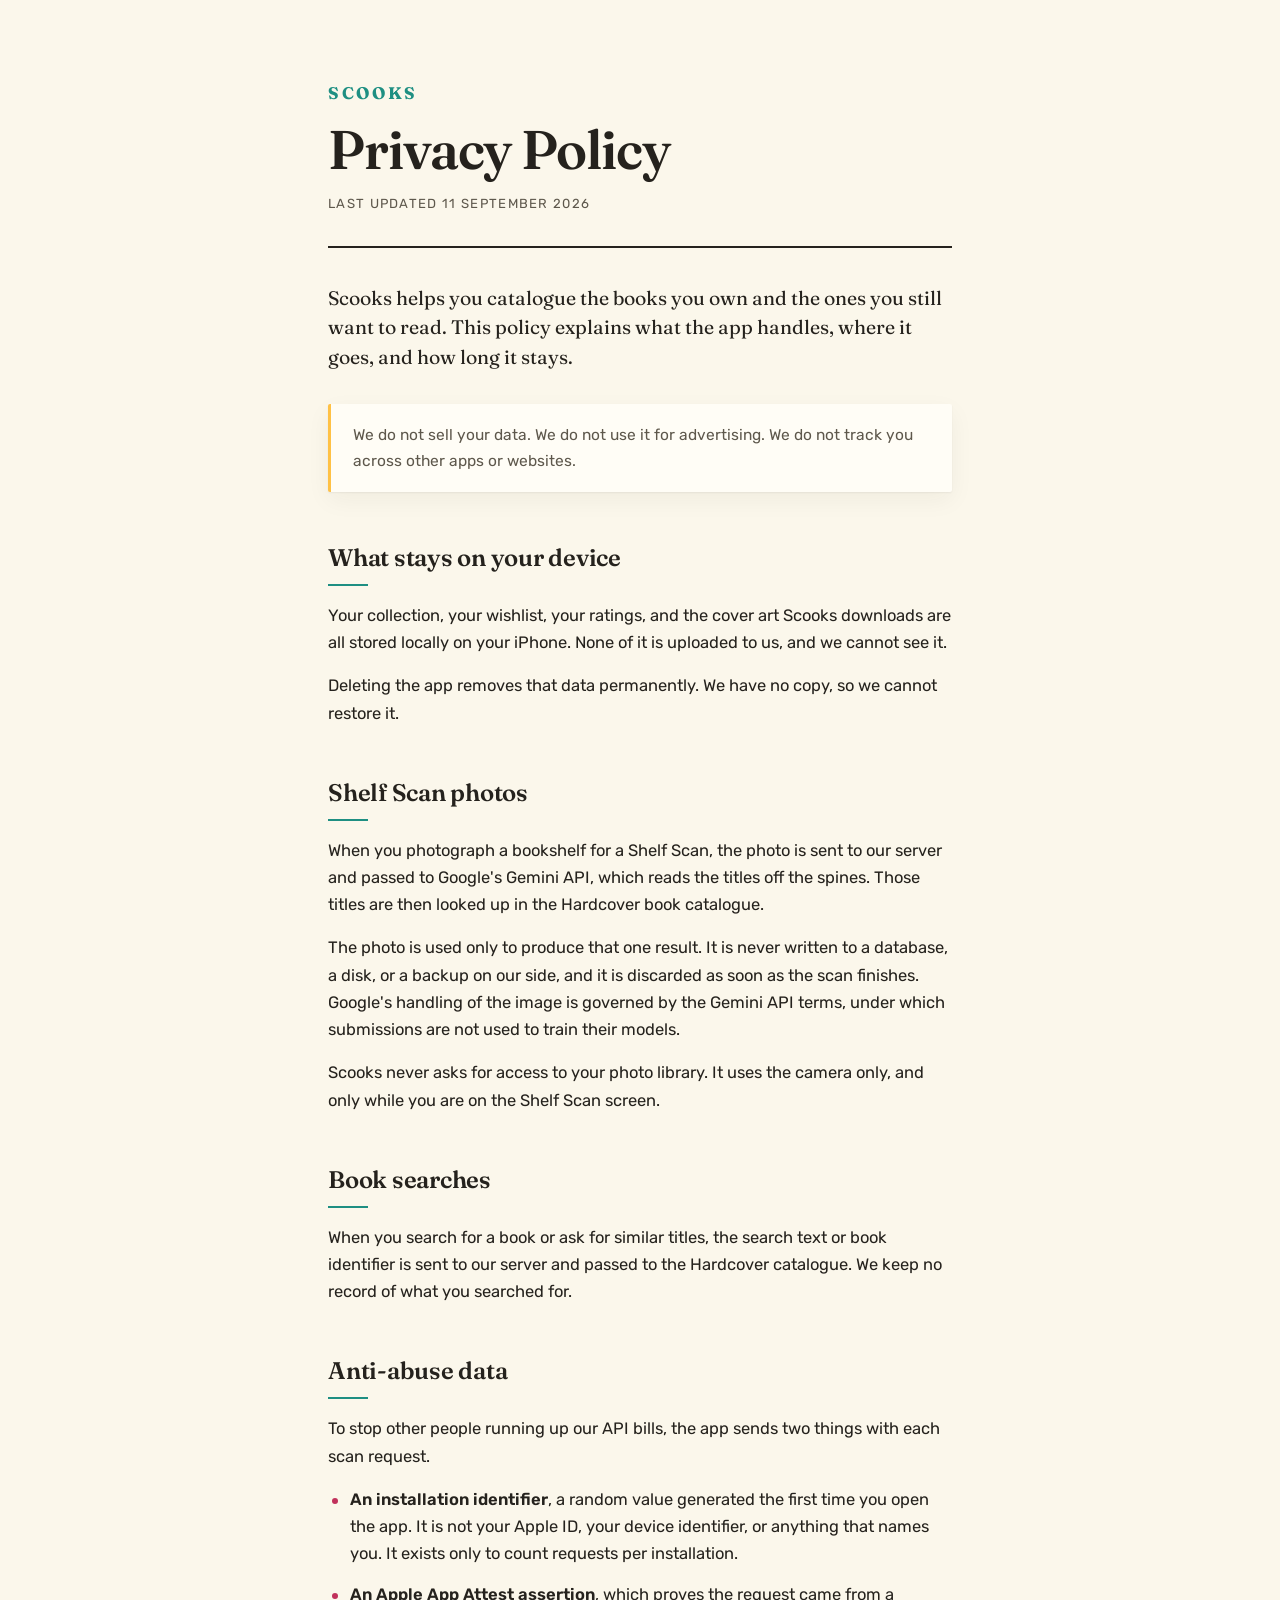
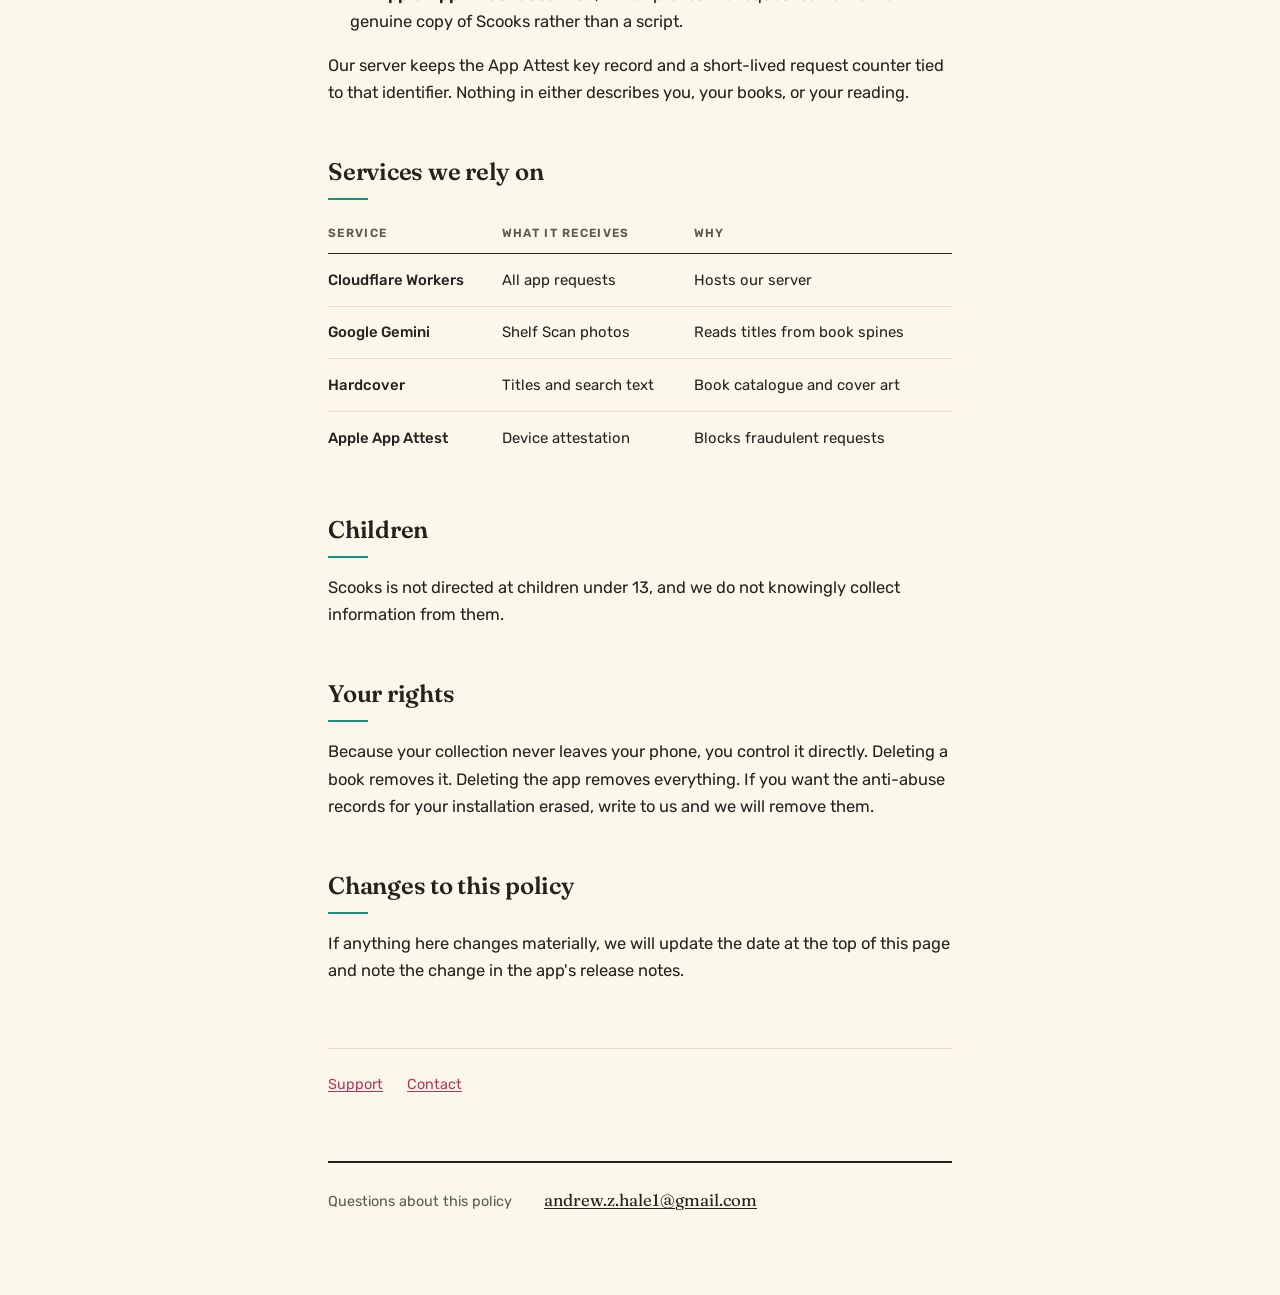
==== privacy.html @ c7a0fb9a "Add Scooks support and privacy policy pages Co-Authored-By: Claude Opus 5 <noreply@anthropic.com>" ====
<!DOCTYPE html>
<html lang="en">
<head>
<meta charset="utf-8">
<meta name="viewport" content="width=device-width, initial-scale=1">
<title>Scooks Privacy Policy</title>
<meta name="description" content="How the Scooks iPhone app handles your book collection, Shelf Scan photos, and anti-abuse data.">
<link rel="preconnect" href="https://fonts.gstatic.com" crossorigin>
<link rel="stylesheet" href="https://fonts.googleapis.com/css2?family=Fraunces:opsz,wght@9..144,400;9..144,600;9..144,700&family=Rubik:wght@400;500;600&display=swap">
<link rel="stylesheet" href="style.css">
</head>
<body>
<div class="page">
  <header class="masthead">
    <div class="wordmark"><a href="./">Scooks</a></div>
    <h1>Privacy Policy</h1>
    <div class="dateline">Last updated 11 September 2026</div>
  </header>

  <p class="standfirst">Scooks helps you catalogue the books you own and the ones you still want to read. This policy explains what the app handles, where it goes, and how long it stays.</p>

  <p class="pledge">We do not sell your data. We do not use it for advertising. We do not track you across other apps or websites.</p>

  <section>
    <h2>What stays on your device</h2>
    <p>Your collection, your wishlist, your ratings, and the cover art Scooks downloads are all stored locally on your iPhone. None of it is uploaded to us, and we cannot see it.</p>
    <p>Deleting the app removes that data permanently. We have no copy, so we cannot restore it.</p>
  </section>

  <section>
    <h2>Shelf Scan photos</h2>
    <p>When you photograph a bookshelf for a Shelf Scan, the photo is sent to our server and passed to Google's Gemini API, which reads the titles off the spines. Those titles are then looked up in the Hardcover book catalogue.</p>
    <p>The photo is used only to produce that one result. It is never written to a database, a disk, or a backup on our side, and it is discarded as soon as the scan finishes. Google's handling of the image is governed by the Gemini API terms, under which submissions are not used to train their models.</p>
    <p>Scooks never asks for access to your photo library. It uses the camera only, and only while you are on the Shelf Scan screen.</p>
  </section>

  <section>
    <h2>Book searches</h2>
    <p>When you search for a book or ask for similar titles, the search text or book identifier is sent to our server and passed to the Hardcover catalogue. We keep no record of what you searched for.</p>
  </section>

  <section>
    <h2>Anti-abuse data</h2>
    <p>To stop other people running up our API bills, the app sends two things with each scan request.</p>
    <ul>
      <li><strong>An installation identifier</strong>, a random value generated the first time you open the app. It is not your Apple ID, your device identifier, or anything that names you. It exists only to count requests per installation.</li>
      <li><strong>An Apple App Attest assertion</strong>, which proves the request came from a genuine copy of Scooks rather than a script.</li>
    </ul>
    <p>Our server keeps the App Attest key record and a short-lived request counter tied to that identifier. Nothing in either describes you, your books, or your reading.</p>
  </section>

  <section>
    <h2>Services we rely on</h2>
    <div class="table-wrap">
      <table>
        <thead>
          <tr><th scope="col">Service</th><th scope="col">What it receives</th><th scope="col">Why</th></tr>
        </thead>
        <tbody>
          <tr><td>Cloudflare Workers</td><td>All app requests</td><td>Hosts our server</td></tr>
          <tr><td>Google Gemini</td><td>Shelf Scan photos</td><td>Reads titles from book spines</td></tr>
          <tr><td>Hardcover</td><td>Titles and search text</td><td>Book catalogue and cover art</td></tr>
          <tr><td>Apple App Attest</td><td>Device attestation</td><td>Blocks fraudulent requests</td></tr>
        </tbody>
      </table>
    </div>
  </section>

  <section>
    <h2>Children</h2>
    <p>Scooks is not directed at children under 13, and we do not knowingly collect information from them.</p>
  </section>

  <section>
    <h2>Your rights</h2>
    <p>Because your collection never leaves your phone, you control it directly. Deleting a book removes it. Deleting the app removes everything. If you want the anti-abuse records for your installation erased, write to us and we will remove them.</p>
  </section>

  <section>
    <h2>Changes to this policy</h2>
    <p>If anything here changes materially, we will update the date at the top of this page and note the change in the app's release notes.</p>
  </section>

  <nav class="sitenav">
    <a href="./">Support</a>
    <a href="mailto:andrew.z.hale1@gmail.com">Contact</a>
  </nav>

  <footer>
    <span>Questions about this policy</span>
    <a class="contact" href="mailto:andrew.z.hale1@gmail.com">andrew.z.hale1@gmail.com</a>
  </footer>
</div>
</body>
</html>
---- style.css ----
/* Scooks site — shared styles */
  *, *::before, *::after { box-sizing: border-box; }
  html { color-scheme: light dark; }
  body { margin: 0; }
  img { max-width: 100%; }

  :root {
    --paper: #FBF7EB;
    --surface: #FFFDF6;
    --ink: #25221D;
    --ink-soft: #5E584C;
    --rule: #E2DCC8;
    --teal: #1E8F82;
    --berry: #C1315B;
    --gold: #FFC145;
    --shadow: 0 1px 2px rgba(37, 34, 29, .06), 0 8px 24px rgba(37, 34, 29, .05);
  }
  @media (prefers-color-scheme: dark) {
    :root:not([data-theme="light"]) {
      --paper: #1B1917;
      --surface: #242120;
      --ink: #F2EDE0;
      --ink-soft: #A8A093;
      --rule: #38332E;
      --teal: #57C4B4;
      --berry: #F0819F;
      --gold: #FFD27A;
      --shadow: 0 1px 2px rgba(0, 0, 0, .4), 0 8px 24px rgba(0, 0, 0, .3);
    }
  }
  :root[data-theme="dark"] {
    --paper: #1B1917;
    --surface: #242120;
    --ink: #F2EDE0;
    --ink-soft: #A8A093;
    --rule: #38332E;
    --teal: #57C4B4;
    --berry: #F0819F;
    --gold: #FFD27A;
    --shadow: 0 1px 2px rgba(0, 0, 0, .4), 0 8px 24px rgba(0, 0, 0, .3);
  }

  body {
    background: var(--paper);
    color: var(--ink);
    font-family: Rubik, "Helvetica Neue", Arial, sans-serif;
    font-size: 16.5px;
    line-height: 1.65;
    -webkit-font-smoothing: antialiased;
  }
  .page {
    max-width: 43rem;
    margin: 0 auto;
    padding: clamp(2.5rem, 7vw, 5rem) clamp(1.25rem, 5vw, 2rem) 5rem;
  }

  header.masthead {
    display: flex;
    flex-direction: column;
    gap: .9rem;
    padding-bottom: 2rem;
    border-bottom: 2px solid var(--ink);
  }
  .wordmark {
    font-family: Fraunces, Georgia, serif;
    font-weight: 700;
    font-size: 1.05rem;
    letter-spacing: .16em;
    text-transform: uppercase;
    color: var(--teal);
  }
  h1 {
    font-family: Fraunces, Georgia, serif;
    font-weight: 600;
    font-size: clamp(2.3rem, 7vw, 3.4rem);
    line-height: 1.03;
    letter-spacing: -.02em;
    text-wrap: balance;
    margin: 0;
  }
  .dateline {
    font-size: .82rem;
    letter-spacing: .1em;
    text-transform: uppercase;
    color: var(--ink-soft);
  }

  .standfirst {
    font-family: Fraunces, Georgia, serif;
    font-size: 1.22rem;
    line-height: 1.5;
    color: var(--ink);
    margin: 2.25rem 0 0;
  }

  .pledge {
    margin: 2rem 0 0;
    padding: 1.15rem 1.35rem;
    background: var(--surface);
    border-left: 3px solid var(--gold);
    border-radius: 2px;
    box-shadow: var(--shadow);
    font-size: .97rem;
    color: var(--ink-soft);
  }

  section {
    margin-top: 3.25rem;
  }
  h2 {
    font-family: Fraunces, Georgia, serif;
    font-weight: 600;
    font-size: 1.5rem;
    line-height: 1.2;
    letter-spacing: -.01em;
    text-wrap: balance;
    margin: 0 0 .35rem;
  }
  h2::after {
    content: "";
    display: block;
    width: 2.5rem;
    height: 2px;
    background: var(--teal);
    margin-top: .7rem;
  }
  p { margin: 1rem 0 0; }
  strong { font-weight: 600; }

  ul {
    margin: 1rem 0 0;
    padding: 0;
    list-style: none;
    display: flex;
    flex-direction: column;
    gap: .85rem;
  }
  ul li {
    position: relative;
    padding-left: 1.4rem;
  }
  ul li::before {
    content: "";
    position: absolute;
    left: .25rem;
    top: .72em;
    width: .4rem;
    height: .4rem;
    background: var(--berry);
    border-radius: 50%;
  }

  .table-wrap {
    overflow-x: auto;
    margin-top: 1.5rem;
  }
  table {
    width: 100%;
    border-collapse: collapse;
    font-size: .93rem;
    min-width: 32rem;
  }
  th {
    text-align: left;
    font-weight: 600;
    font-size: .74rem;
    letter-spacing: .11em;
    text-transform: uppercase;
    color: var(--ink-soft);
    padding: 0 1rem .6rem 0;
    border-bottom: 1px solid var(--ink);
  }
  td {
    padding: .85rem 1rem .85rem 0;
    border-bottom: 1px solid var(--rule);
    vertical-align: top;
  }
  td:first-child { font-weight: 500; white-space: nowrap; }
  tr:last-child td { border-bottom: none; }

  footer {
    margin-top: 4rem;
    padding-top: 1.5rem;
    border-top: 2px solid var(--ink);
    display: flex;
    flex-wrap: wrap;
    gap: .5rem 2rem;
    align-items: baseline;
    font-size: .9rem;
    color: var(--ink-soft);
  }
  footer .contact {
    font-family: Fraunces, Georgia, serif;
    font-size: 1.05rem;
    color: var(--ink);
  }
  a { color: var(--berry); text-decoration-thickness: 1px; text-underline-offset: 2px; }
  a:focus-visible {
    outline: 2px solid var(--teal);
    outline-offset: 3px;
    border-radius: 2px;
  }

  /* --- site navigation --- */
  .masthead .wordmark a {
    color: inherit;
    text-decoration: none;
  }
  .masthead .wordmark a:hover { text-decoration: underline; }

  .sitenav {
    margin-top: 4rem;
    padding-top: 1.5rem;
    border-top: 1px solid var(--rule);
    display: flex;
    flex-wrap: wrap;
    gap: 1.5rem;
    font-size: .9rem;
  }

  /* --- support page --- */
  .contact-card {
    margin: 2.25rem 0 0;
    padding: 1.6rem 1.7rem;
    background: var(--surface);
    border: 1px solid var(--rule);
    border-radius: 3px;
    box-shadow: var(--shadow);
    display: flex;
    flex-direction: column;
    gap: .45rem;
  }
  .contact-card .label {
    font-size: .74rem;
    letter-spacing: .11em;
    text-transform: uppercase;
    color: var(--ink-soft);
  }
  .contact-card .address {
    font-family: Fraunces, Georgia, serif;
    font-size: clamp(1.2rem, 4.5vw, 1.6rem);
    word-break: break-word;
  }
  .contact-card .note {
    font-size: .9rem;
    color: var(--ink-soft);
  }

  .faq {
    margin-top: 1.5rem;
    display: flex;
    flex-direction: column;
    gap: 1.6rem;
  }
  .faq h3 {
    font-family: Fraunces, Georgia, serif;
    font-weight: 600;
    font-size: 1.08rem;
    line-height: 1.3;
    margin: 0 0 .3rem;
  }
  .faq p { margin: 0; font-size: .97rem; color: var(--ink-soft); }
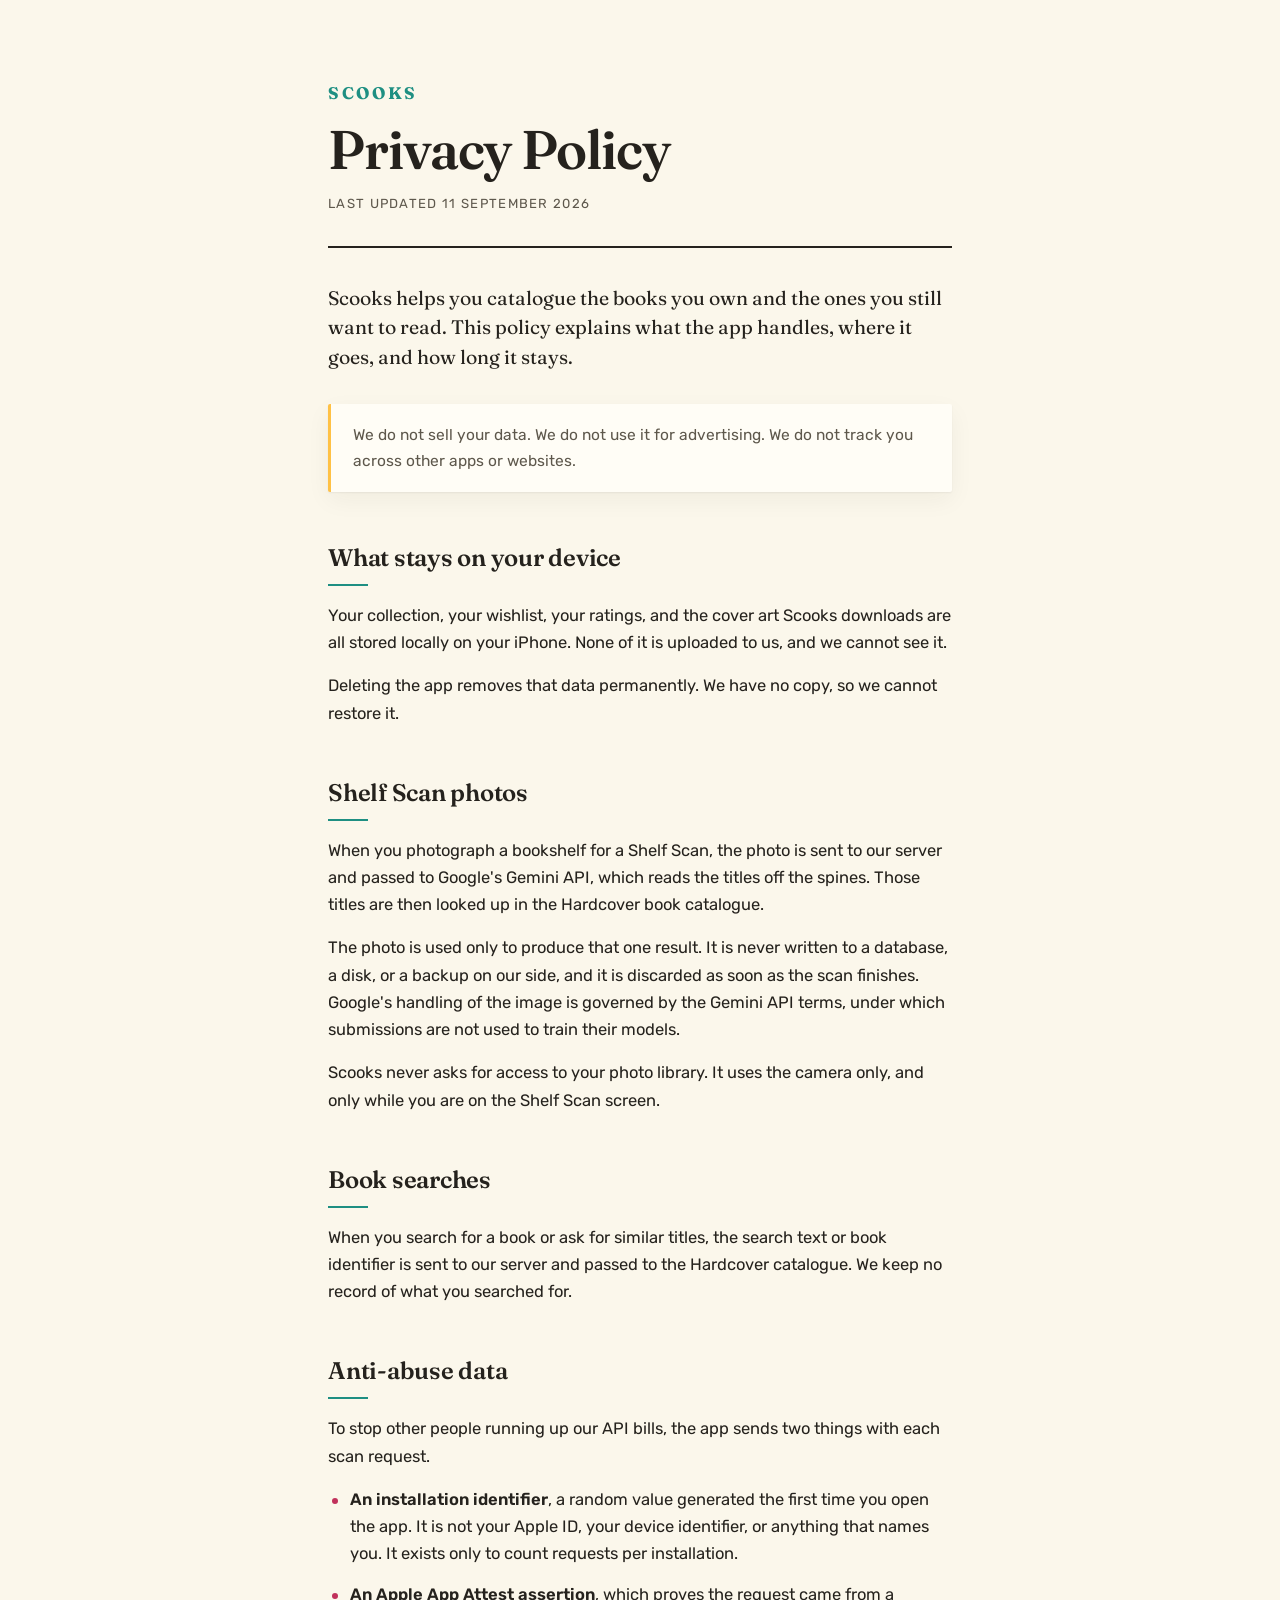
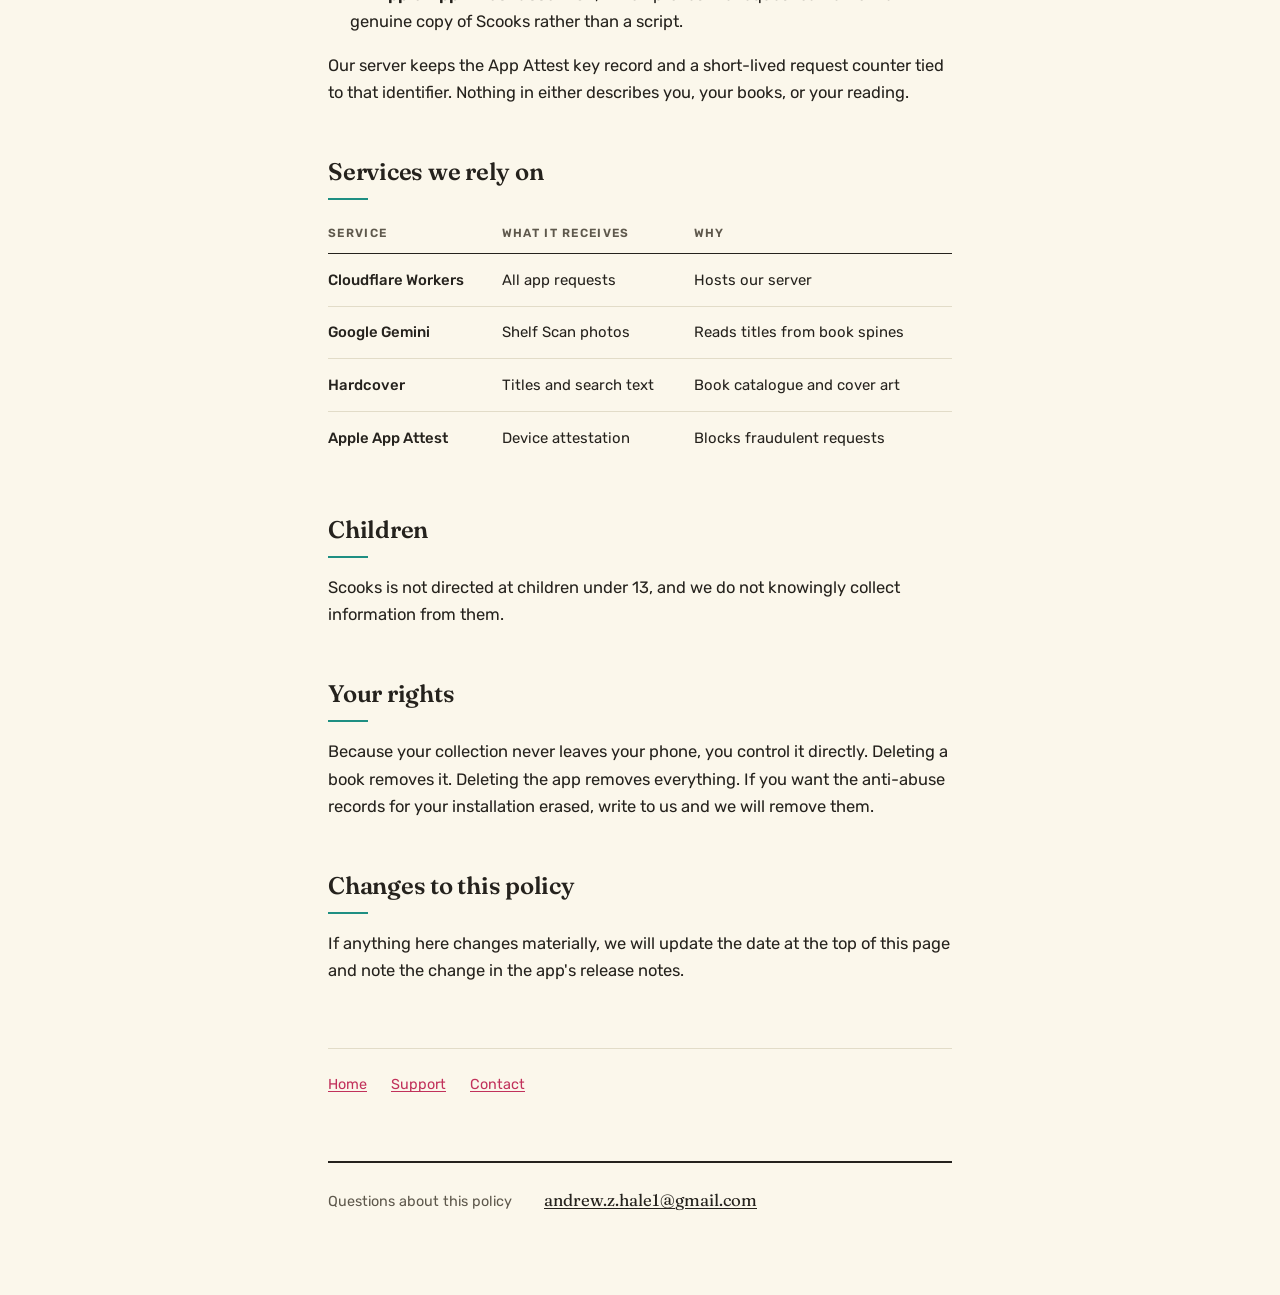
==== commit 52ca5269: "Add marketing landing page, move support to support.html Co-Authored-By: Claude Opus 5 <noreply@anth" ====
--- a/privacy.html
+++ b/privacy.html
@@ -82,7 +82,8 @@
   </section>
 
   <nav class="sitenav">
-    <a href="./">Support</a>
+    <a href="./">Home</a>
+    <a href="support.html">Support</a>
     <a href="mailto:andrew.z.hale1@gmail.com">Contact</a>
   </nav>
 
--- a/style.css
+++ b/style.css
@@ -260,3 +260,106 @@
     margin: 0 0 .3rem;
   }
   .faq p { margin: 0; font-size: .97rem; color: var(--ink-soft); }
+
+  /* --- landing page --- */
+  .page.landing { max-width: 52rem; }
+
+  .hero {
+    display: flex;
+    flex-direction: column;
+    gap: 1.1rem;
+    padding-bottom: 2.5rem;
+  }
+  .hero .wordmark {
+    font-family: Fraunces, Georgia, serif;
+    font-weight: 700;
+    font-size: 1.05rem;
+    letter-spacing: .16em;
+    text-transform: uppercase;
+    color: var(--teal);
+  }
+  .hero h1 {
+    font-family: Fraunces, Georgia, serif;
+    font-weight: 600;
+    font-size: clamp(2.6rem, 8vw, 4.1rem);
+    line-height: .98;
+    letter-spacing: -.025em;
+    text-wrap: balance;
+    margin: 0;
+  }
+  .hero .pronounce {
+    font-family: Fraunces, Georgia, serif;
+    font-size: 1rem;
+    color: var(--ink-soft);
+    letter-spacing: .04em;
+  }
+  .hero .lede {
+    font-size: 1.15rem;
+    line-height: 1.55;
+    max-width: 34rem;
+    margin: 0;
+  }
+
+  .shelf {
+    display: flex;
+    align-items: flex-end;
+    gap: .32rem;
+    height: 8.5rem;
+    margin: .5rem 0 0;
+    padding: 0 .6rem .55rem;
+    border-bottom: 4px solid var(--ink);
+    overflow: hidden;
+  }
+  .shelf .spine {
+    flex: 0 0 auto;
+    border-radius: 2px 2px 0 0;
+    box-shadow: inset -3px 0 0 rgba(0, 0, 0, .14), inset 3px 0 0 rgba(255, 255, 255, .16);
+  }
+  .shelf .spine.tilt {
+    transform: rotate(-7deg);
+    transform-origin: bottom left;
+  }
+
+  .status {
+    margin-top: 2.25rem;
+    padding: 1.15rem 1.35rem;
+    background: var(--surface);
+    border-left: 3px solid var(--gold);
+    border-radius: 2px;
+    box-shadow: var(--shadow);
+    display: flex;
+    flex-direction: column;
+    gap: .3rem;
+  }
+  .status .stage {
+    font-size: .74rem;
+    letter-spacing: .11em;
+    text-transform: uppercase;
+    color: var(--ink-soft);
+  }
+  .status .line {
+    font-family: Fraunces, Georgia, serif;
+    font-size: 1.12rem;
+  }
+
+  .features {
+    margin-top: 1.5rem;
+    display: grid;
+    grid-template-columns: repeat(auto-fit, minmax(15rem, 1fr));
+    gap: 2.1rem 2.4rem;
+  }
+  .features h3 {
+    font-family: Fraunces, Georgia, serif;
+    font-weight: 600;
+    font-size: 1.15rem;
+    line-height: 1.25;
+    margin: 0 0 .4rem;
+  }
+  .features h3 .marker {
+    display: block;
+    width: 1.8rem;
+    height: 3px;
+    background: var(--berry);
+    margin-bottom: .7rem;
+  }
+  .features p { margin: 0; font-size: .97rem; color: var(--ink-soft); }
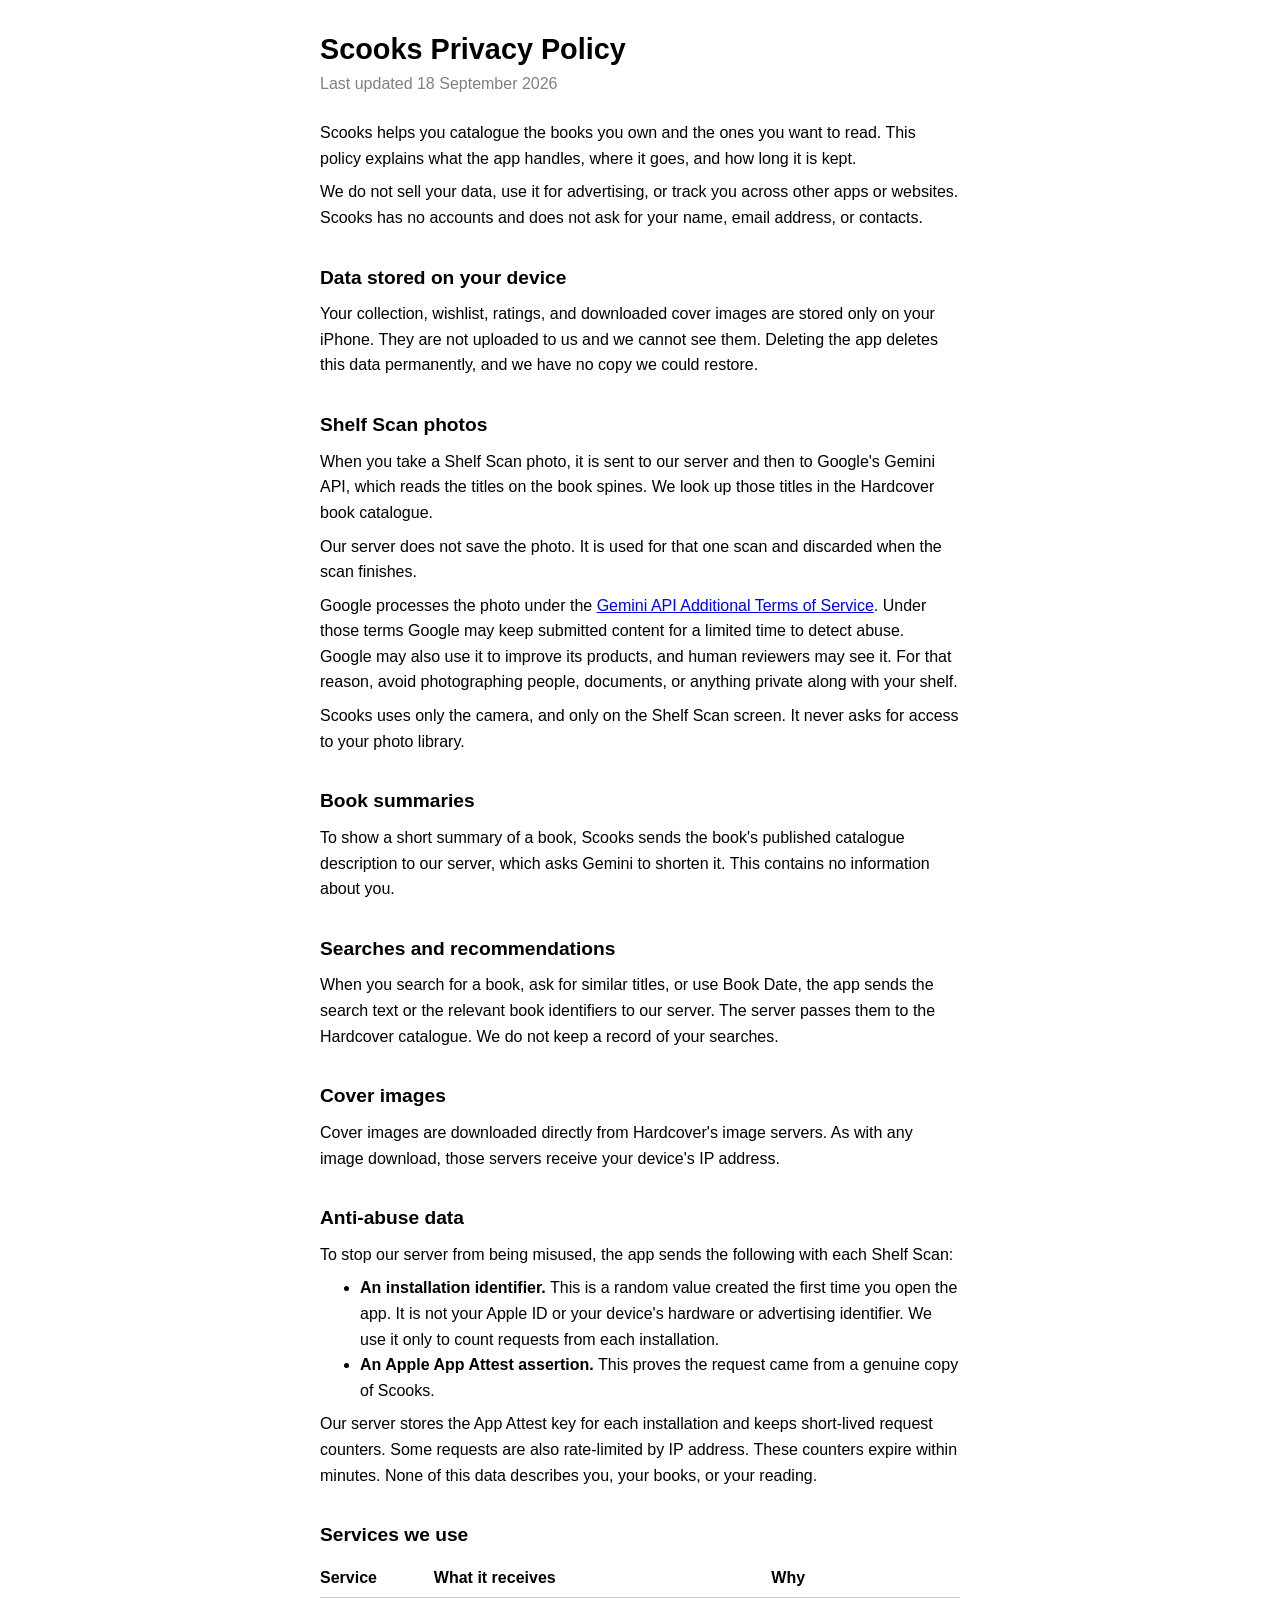
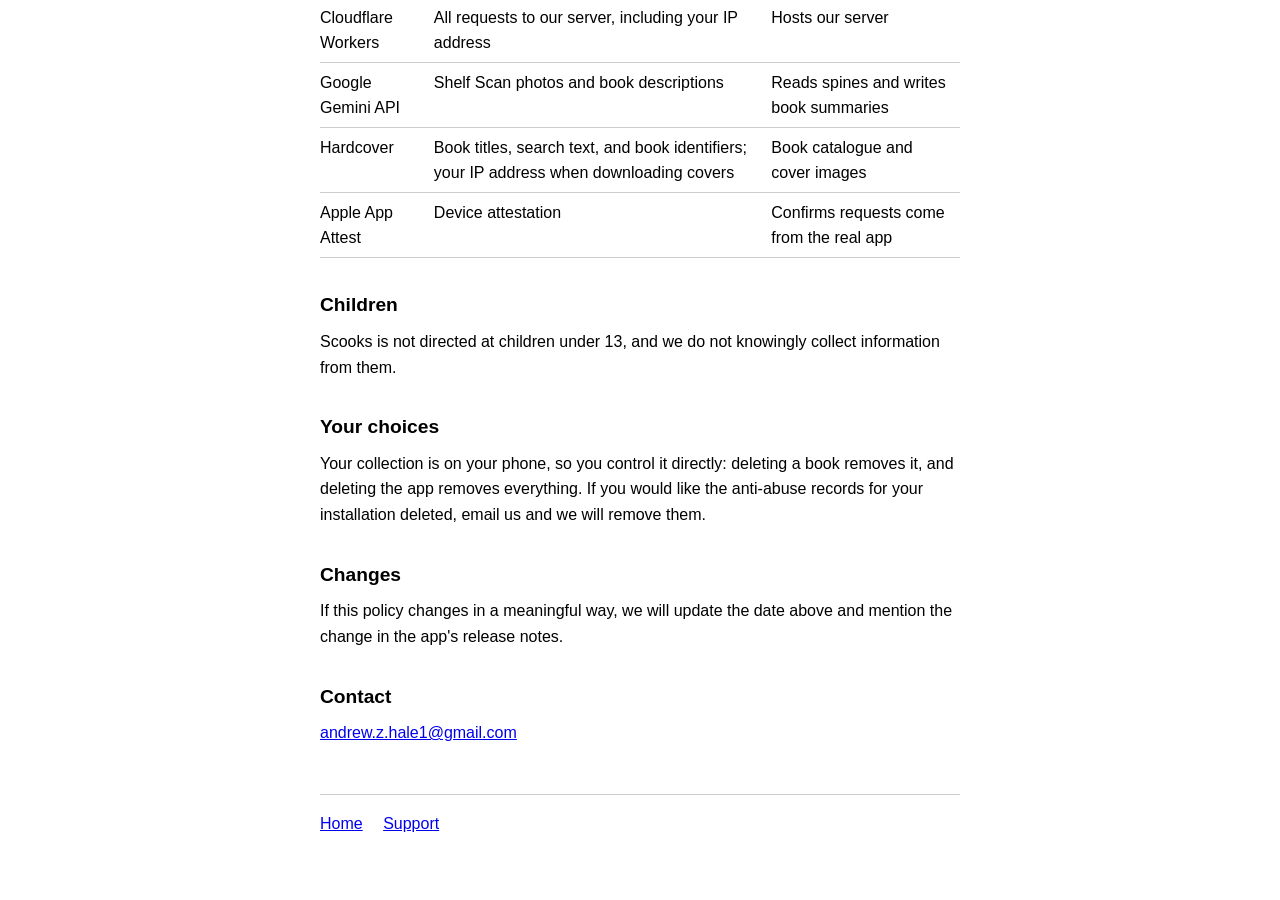
==== commit eb868564: "Simplify site styling and update privacy policy for Gemini terms and data flows Co-Authored-By: Clau" ====
--- a/privacy.html
+++ b/privacy.html
@@ -5,92 +5,68 @@
 <meta name="viewport" content="width=device-width, initial-scale=1">
 <title>Scooks Privacy Policy</title>
 <meta name="description" content="How the Scooks iPhone app handles your book collection, Shelf Scan photos, and anti-abuse data.">
-<link rel="preconnect" href="https://fonts.gstatic.com" crossorigin>
-<link rel="stylesheet" href="https://fonts.googleapis.com/css2?family=Fraunces:opsz,wght@9..144,400;9..144,600;9..144,700&family=Rubik:wght@400;500;600&display=swap">
 <link rel="stylesheet" href="style.css">
 </head>
 <body>
-<div class="page">
-  <header class="masthead">
-    <div class="wordmark"><a href="./">Scooks</a></div>
-    <h1>Privacy Policy</h1>
-    <div class="dateline">Last updated 11 September 2026</div>
-  </header>
+<h1>Scooks Privacy Policy</h1>
+<p class="meta">Last updated 18 September 2026</p>
 
-  <p class="standfirst">Scooks helps you catalogue the books you own and the ones you still want to read. This policy explains what the app handles, where it goes, and how long it stays.</p>
+<p>Scooks helps you catalogue the books you own and the ones you want to read. This policy explains what the app handles, where it goes, and how long it is kept.</p>
 
-  <p class="pledge">We do not sell your data. We do not use it for advertising. We do not track you across other apps or websites.</p>
+<p>We do not sell your data, use it for advertising, or track you across other apps or websites. Scooks has no accounts and does not ask for your name, email address, or contacts.</p>
 
-  <section>
-    <h2>What stays on your device</h2>
-    <p>Your collection, your wishlist, your ratings, and the cover art Scooks downloads are all stored locally on your iPhone. None of it is uploaded to us, and we cannot see it.</p>
-    <p>Deleting the app removes that data permanently. We have no copy, so we cannot restore it.</p>
-  </section>
+<h2>Data stored on your device</h2>
+<p>Your collection, wishlist, ratings, and downloaded cover images are stored only on your iPhone. They are not uploaded to us and we cannot see them. Deleting the app deletes this data permanently, and we have no copy we could restore.</p>
 
-  <section>
-    <h2>Shelf Scan photos</h2>
-    <p>When you photograph a bookshelf for a Shelf Scan, the photo is sent to our server and passed to Google's Gemini API, which reads the titles off the spines. Those titles are then looked up in the Hardcover book catalogue.</p>
-    <p>The photo is used only to produce that one result. It is never written to a database, a disk, or a backup on our side, and it is discarded as soon as the scan finishes. Google's handling of the image is governed by the Gemini API terms, under which submissions are not used to train their models.</p>
-    <p>Scooks never asks for access to your photo library. It uses the camera only, and only while you are on the Shelf Scan screen.</p>
-  </section>
+<h2>Shelf Scan photos</h2>
+<p>When you take a Shelf Scan photo, it is sent to our server and then to Google's Gemini API, which reads the titles on the book spines. We look up those titles in the Hardcover book catalogue.</p>
+<p>Our server does not save the photo. It is used for that one scan and discarded when the scan finishes.</p>
+<p>Google processes the photo under the <a href="https://ai.google.dev/gemini-api/terms">Gemini API Additional Terms of Service</a>. Under those terms Google may keep submitted content for a limited time to detect abuse. Google may also use it to improve its products, and human reviewers may see it. For that reason, avoid photographing people, documents, or anything private along with your shelf.</p>
+<p>Scooks uses only the camera, and only on the Shelf Scan screen. It never asks for access to your photo library.</p>
 
-  <section>
-    <h2>Book searches</h2>
-    <p>When you search for a book or ask for similar titles, the search text or book identifier is sent to our server and passed to the Hardcover catalogue. We keep no record of what you searched for.</p>
-  </section>
+<h2>Book summaries</h2>
+<p>To show a short summary of a book, Scooks sends the book's published catalogue description to our server, which asks Gemini to shorten it. This contains no information about you.</p>
 
-  <section>
-    <h2>Anti-abuse data</h2>
-    <p>To stop other people running up our API bills, the app sends two things with each scan request.</p>
-    <ul>
-      <li><strong>An installation identifier</strong>, a random value generated the first time you open the app. It is not your Apple ID, your device identifier, or anything that names you. It exists only to count requests per installation.</li>
-      <li><strong>An Apple App Attest assertion</strong>, which proves the request came from a genuine copy of Scooks rather than a script.</li>
-    </ul>
-    <p>Our server keeps the App Attest key record and a short-lived request counter tied to that identifier. Nothing in either describes you, your books, or your reading.</p>
-  </section>
+<h2>Searches and recommendations</h2>
+<p>When you search for a book, ask for similar titles, or use Book Date, the app sends the search text or the relevant book identifiers to our server. The server passes them to the Hardcover catalogue. We do not keep a record of your searches.</p>
 
-  <section>
-    <h2>Services we rely on</h2>
-    <div class="table-wrap">
-      <table>
-        <thead>
-          <tr><th scope="col">Service</th><th scope="col">What it receives</th><th scope="col">Why</th></tr>
-        </thead>
-        <tbody>
-          <tr><td>Cloudflare Workers</td><td>All app requests</td><td>Hosts our server</td></tr>
-          <tr><td>Google Gemini</td><td>Shelf Scan photos</td><td>Reads titles from book spines</td></tr>
-          <tr><td>Hardcover</td><td>Titles and search text</td><td>Book catalogue and cover art</td></tr>
-          <tr><td>Apple App Attest</td><td>Device attestation</td><td>Blocks fraudulent requests</td></tr>
-        </tbody>
-      </table>
-    </div>
-  </section>
+<h2>Cover images</h2>
+<p>Cover images are downloaded directly from Hardcover's image servers. As with any image download, those servers receive your device's IP address.</p>
 
-  <section>
-    <h2>Children</h2>
-    <p>Scooks is not directed at children under 13, and we do not knowingly collect information from them.</p>
-  </section>
+<h2>Anti-abuse data</h2>
+<p>To stop our server from being misused, the app sends the following with each Shelf Scan:</p>
+<ul>
+  <li><strong>An installation identifier.</strong> This is a random value created the first time you open the app. It is not your Apple ID or your device's hardware or advertising identifier. We use it only to count requests from each installation.</li>
+  <li><strong>An Apple App Attest assertion.</strong> This proves the request came from a genuine copy of Scooks.</li>
+</ul>
+<p>Our server stores the App Attest key for each installation and keeps short-lived request counters. Some requests are also rate-limited by IP address. These counters expire within minutes. None of this data describes you, your books, or your reading.</p>
 
-  <section>
-    <h2>Your rights</h2>
-    <p>Because your collection never leaves your phone, you control it directly. Deleting a book removes it. Deleting the app removes everything. If you want the anti-abuse records for your installation erased, write to us and we will remove them.</p>
-  </section>
+<h2>Services we use</h2>
+<table>
+  <thead><tr><th>Service</th><th>What it receives</th><th>Why</th></tr></thead>
+  <tbody>
+    <tr><td>Cloudflare Workers</td><td>All requests to our server, including your IP address</td><td>Hosts our server</td></tr>
+    <tr><td>Google Gemini API</td><td>Shelf Scan photos and book descriptions</td><td>Reads spines and writes book summaries</td></tr>
+    <tr><td>Hardcover</td><td>Book titles, search text, and book identifiers; your IP address when downloading covers</td><td>Book catalogue and cover images</td></tr>
+    <tr><td>Apple App Attest</td><td>Device attestation</td><td>Confirms requests come from the real app</td></tr>
+  </tbody>
+</table>
 
-  <section>
-    <h2>Changes to this policy</h2>
-    <p>If anything here changes materially, we will update the date at the top of this page and note the change in the app's release notes.</p>
-  </section>
+<h2>Children</h2>
+<p>Scooks is not directed at children under 13, and we do not knowingly collect information from them.</p>
 
-  <nav class="sitenav">
-    <a href="./">Home</a>
-    <a href="support.html">Support</a>
-    <a href="mailto:andrew.z.hale1@gmail.com">Contact</a>
-  </nav>
+<h2>Your choices</h2>
+<p>Your collection is on your phone, so you control it directly: deleting a book removes it, and deleting the app removes everything. If you would like the anti-abuse records for your installation deleted, email us and we will remove them.</p>
 
-  <footer>
-    <span>Questions about this policy</span>
-    <a class="contact" href="mailto:andrew.z.hale1@gmail.com">andrew.z.hale1@gmail.com</a>
-  </footer>
-</div>
+<h2>Changes</h2>
+<p>If this policy changes in a meaningful way, we will update the date above and mention the change in the app's release notes.</p>
+
+<h2>Contact</h2>
+<p><a href="mailto:andrew.z.hale1@gmail.com">andrew.z.hale1@gmail.com</a></p>
+
+<nav>
+  <a href="./">Home</a>
+  <a href="support.html">Support</a>
+</nav>
 </body>
 </html>
--- a/style.css
+++ b/style.css
@@ -1,365 +1,18 @@
-  /* Scooks site — shared styles */
-  *, *::before, *::after { box-sizing: border-box; }
-  html { color-scheme: light dark; }
-  body { margin: 0; }
-  img { max-width: 100%; }
-
-  :root {
-    --paper: #FBF7EB;
-    --surface: #FFFDF6;
-    --ink: #25221D;
-    --ink-soft: #5E584C;
-    --rule: #E2DCC8;
-    --teal: #1E8F82;
-    --berry: #C1315B;
-    --gold: #FFC145;
-    --shadow: 0 1px 2px rgba(37, 34, 29, .06), 0 8px 24px rgba(37, 34, 29, .05);
-  }
-  @media (prefers-color-scheme: dark) {
-    :root:not([data-theme="light"]) {
-      --paper: #1B1917;
-      --surface: #242120;
-      --ink: #F2EDE0;
-      --ink-soft: #A8A093;
-      --rule: #38332E;
-      --teal: #57C4B4;
-      --berry: #F0819F;
-      --gold: #FFD27A;
-      --shadow: 0 1px 2px rgba(0, 0, 0, .4), 0 8px 24px rgba(0, 0, 0, .3);
-    }
-  }
-  :root[data-theme="dark"] {
-    --paper: #1B1917;
-    --surface: #242120;
-    --ink: #F2EDE0;
-    --ink-soft: #A8A093;
-    --rule: #38332E;
-    --teal: #57C4B4;
-    --berry: #F0819F;
-    --gold: #FFD27A;
-    --shadow: 0 1px 2px rgba(0, 0, 0, .4), 0 8px 24px rgba(0, 0, 0, .3);
-  }
-
-  body {
-    background: var(--paper);
-    color: var(--ink);
-    font-family: Rubik, "Helvetica Neue", Arial, sans-serif;
-    font-size: 16.5px;
-    line-height: 1.65;
-    -webkit-font-smoothing: antialiased;
-  }
-  .page {
-    max-width: 43rem;
-    margin: 0 auto;
-    padding: clamp(2.5rem, 7vw, 5rem) clamp(1.25rem, 5vw, 2rem) 5rem;
-  }
-
-  header.masthead {
-    display: flex;
-    flex-direction: column;
-    gap: .9rem;
-    padding-bottom: 2rem;
-    border-bottom: 2px solid var(--ink);
-  }
-  .wordmark {
-    font-family: Fraunces, Georgia, serif;
-    font-weight: 700;
-    font-size: 1.05rem;
-    letter-spacing: .16em;
-    text-transform: uppercase;
-    color: var(--teal);
-  }
-  h1 {
-    font-family: Fraunces, Georgia, serif;
-    font-weight: 600;
-    font-size: clamp(2.3rem, 7vw, 3.4rem);
-    line-height: 1.03;
-    letter-spacing: -.02em;
-    text-wrap: balance;
-    margin: 0;
-  }
-  .dateline {
-    font-size: .82rem;
-    letter-spacing: .1em;
-    text-transform: uppercase;
-    color: var(--ink-soft);
-  }
-
-  .standfirst {
-    font-family: Fraunces, Georgia, serif;
-    font-size: 1.22rem;
-    line-height: 1.5;
-    color: var(--ink);
-    margin: 2.25rem 0 0;
-  }
-
-  .pledge {
-    margin: 2rem 0 0;
-    padding: 1.15rem 1.35rem;
-    background: var(--surface);
-    border-left: 3px solid var(--gold);
-    border-radius: 2px;
-    box-shadow: var(--shadow);
-    font-size: .97rem;
-    color: var(--ink-soft);
-  }
-
-  section {
-    margin-top: 3.25rem;
-  }
-  h2 {
-    font-family: Fraunces, Georgia, serif;
-    font-weight: 600;
-    font-size: 1.5rem;
-    line-height: 1.2;
-    letter-spacing: -.01em;
-    text-wrap: balance;
-    margin: 0 0 .35rem;
-  }
-  h2::after {
-    content: "";
-    display: block;
-    width: 2.5rem;
-    height: 2px;
-    background: var(--teal);
-    margin-top: .7rem;
-  }
-  p { margin: 1rem 0 0; }
-  strong { font-weight: 600; }
-
-  ul {
-    margin: 1rem 0 0;
-    padding: 0;
-    list-style: none;
-    display: flex;
-    flex-direction: column;
-    gap: .85rem;
-  }
-  ul li {
-    position: relative;
-    padding-left: 1.4rem;
-  }
-  ul li::before {
-    content: "";
-    position: absolute;
-    left: .25rem;
-    top: .72em;
-    width: .4rem;
-    height: .4rem;
-    background: var(--berry);
-    border-radius: 50%;
-  }
-
-  .table-wrap {
-    overflow-x: auto;
-    margin-top: 1.5rem;
-  }
-  table {
-    width: 100%;
-    border-collapse: collapse;
-    font-size: .93rem;
-    min-width: 32rem;
-  }
-  th {
-    text-align: left;
-    font-weight: 600;
-    font-size: .74rem;
-    letter-spacing: .11em;
-    text-transform: uppercase;
-    color: var(--ink-soft);
-    padding: 0 1rem .6rem 0;
-    border-bottom: 1px solid var(--ink);
-  }
-  td {
-    padding: .85rem 1rem .85rem 0;
-    border-bottom: 1px solid var(--rule);
-    vertical-align: top;
-  }
-  td:first-child { font-weight: 500; white-space: nowrap; }
-  tr:last-child td { border-bottom: none; }
-
-  footer {
-    margin-top: 4rem;
-    padding-top: 1.5rem;
-    border-top: 2px solid var(--ink);
-    display: flex;
-    flex-wrap: wrap;
-    gap: .5rem 2rem;
-    align-items: baseline;
-    font-size: .9rem;
-    color: var(--ink-soft);
-  }
-  footer .contact {
-    font-family: Fraunces, Georgia, serif;
-    font-size: 1.05rem;
-    color: var(--ink);
-  }
-  a { color: var(--berry); text-decoration-thickness: 1px; text-underline-offset: 2px; }
-  a:focus-visible {
-    outline: 2px solid var(--teal);
-    outline-offset: 3px;
-    border-radius: 2px;
-  }
-
-  /* --- site navigation --- */
-  .masthead .wordmark a {
-    color: inherit;
-    text-decoration: none;
-  }
-  .masthead .wordmark a:hover { text-decoration: underline; }
-
-  .sitenav {
-    margin-top: 4rem;
-    padding-top: 1.5rem;
-    border-top: 1px solid var(--rule);
-    display: flex;
-    flex-wrap: wrap;
-    gap: 1.5rem;
-    font-size: .9rem;
-  }
-
-  /* --- support page --- */
-  .contact-card {
-    margin: 2.25rem 0 0;
-    padding: 1.6rem 1.7rem;
-    background: var(--surface);
-    border: 1px solid var(--rule);
-    border-radius: 3px;
-    box-shadow: var(--shadow);
-    display: flex;
-    flex-direction: column;
-    gap: .45rem;
-  }
-  .contact-card .label {
-    font-size: .74rem;
-    letter-spacing: .11em;
-    text-transform: uppercase;
-    color: var(--ink-soft);
-  }
-  .contact-card .address {
-    font-family: Fraunces, Georgia, serif;
-    font-size: clamp(1.2rem, 4.5vw, 1.6rem);
-    word-break: break-word;
-  }
-  .contact-card .note {
-    font-size: .9rem;
-    color: var(--ink-soft);
-  }
-
-  .faq {
-    margin-top: 1.5rem;
-    display: flex;
-    flex-direction: column;
-    gap: 1.6rem;
-  }
-  .faq h3 {
-    font-family: Fraunces, Georgia, serif;
-    font-weight: 600;
-    font-size: 1.08rem;
-    line-height: 1.3;
-    margin: 0 0 .3rem;
-  }
-  .faq p { margin: 0; font-size: .97rem; color: var(--ink-soft); }
-
-  /* --- landing page --- */
-  .page.landing { max-width: 52rem; }
-
-  .hero {
-    display: flex;
-    flex-direction: column;
-    gap: 1.1rem;
-    padding-bottom: 2.5rem;
-  }
-  .hero .wordmark {
-    font-family: Fraunces, Georgia, serif;
-    font-weight: 700;
-    font-size: 1.05rem;
-    letter-spacing: .16em;
-    text-transform: uppercase;
-    color: var(--teal);
-  }
-  .hero h1 {
-    font-family: Fraunces, Georgia, serif;
-    font-weight: 600;
-    font-size: clamp(2.6rem, 8vw, 4.1rem);
-    line-height: .98;
-    letter-spacing: -.025em;
-    text-wrap: balance;
-    margin: 0;
-  }
-  .hero .pronounce {
-    font-family: Fraunces, Georgia, serif;
-    font-size: 1rem;
-    color: var(--ink-soft);
-    letter-spacing: .04em;
-  }
-  .hero .lede {
-    font-size: 1.15rem;
-    line-height: 1.55;
-    max-width: 34rem;
-    margin: 0;
-  }
-
-  .shelf {
-    display: flex;
-    align-items: flex-end;
-    gap: .32rem;
-    height: 8.5rem;
-    margin: .5rem 0 0;
-    padding: 0 .6rem .55rem;
-    border-bottom: 4px solid var(--ink);
-    overflow: hidden;
-  }
-  .shelf .spine {
-    flex: 0 0 auto;
-    border-radius: 2px 2px 0 0;
-    box-shadow: inset -3px 0 0 rgba(0, 0, 0, .14), inset 3px 0 0 rgba(255, 255, 255, .16);
-  }
-  .shelf .spine.tilt {
-    transform: rotate(-7deg);
-    transform-origin: bottom left;
-  }
-
-  .status {
-    margin-top: 2.25rem;
-    padding: 1.15rem 1.35rem;
-    background: var(--surface);
-    border-left: 3px solid var(--gold);
-    border-radius: 2px;
-    box-shadow: var(--shadow);
-    display: flex;
-    flex-direction: column;
-    gap: .3rem;
-  }
-  .status .stage {
-    font-size: .74rem;
-    letter-spacing: .11em;
-    text-transform: uppercase;
-    color: var(--ink-soft);
-  }
-  .status .line {
-    font-family: Fraunces, Georgia, serif;
-    font-size: 1.12rem;
-  }
-
-  .features {
-    margin-top: 1.5rem;
-    display: grid;
-    grid-template-columns: repeat(auto-fit, minmax(15rem, 1fr));
-    gap: 2.1rem 2.4rem;
-  }
-  .features h3 {
-    font-family: Fraunces, Georgia, serif;
-    font-weight: 600;
-    font-size: 1.15rem;
-    line-height: 1.25;
-    margin: 0 0 .4rem;
-  }
-  .features h3 .marker {
-    display: block;
-    width: 1.8rem;
-    height: 3px;
-    background: var(--berry);
-    margin-bottom: .7rem;
-  }
-  .features p { margin: 0; font-size: .97rem; color: var(--ink-soft); }
+:root { color-scheme: light dark; }
+body {
+  max-width: 40rem;
+  margin: 0 auto;
+  padding: 2rem 1rem 4rem;
+  font-family: -apple-system, BlinkMacSystemFont, "Helvetica Neue", Arial, sans-serif;
+  font-size: 16px;
+  line-height: 1.6;
+}
+h1 { font-size: 1.8rem; line-height: 1.2; margin: 0 0 .25rem; }
+h2 { font-size: 1.2rem; margin: 2rem 0 .5rem; }
+h3 { font-size: 1rem; margin: 1.25rem 0 .25rem; }
+p, ul { margin: .5rem 0; }
+.meta { color: GrayText; margin: 0 0 1.5rem; }
+table { border-collapse: collapse; width: 100%; }
+th, td { text-align: left; vertical-align: top; padding: .4rem .75rem .4rem 0; border-bottom: 1px solid color-mix(in srgb, currentColor 20%, transparent); }
+nav { margin-top: 3rem; padding-top: 1rem; border-top: 1px solid color-mix(in srgb, currentColor 20%, transparent); }
+nav a { margin-right: 1rem; }
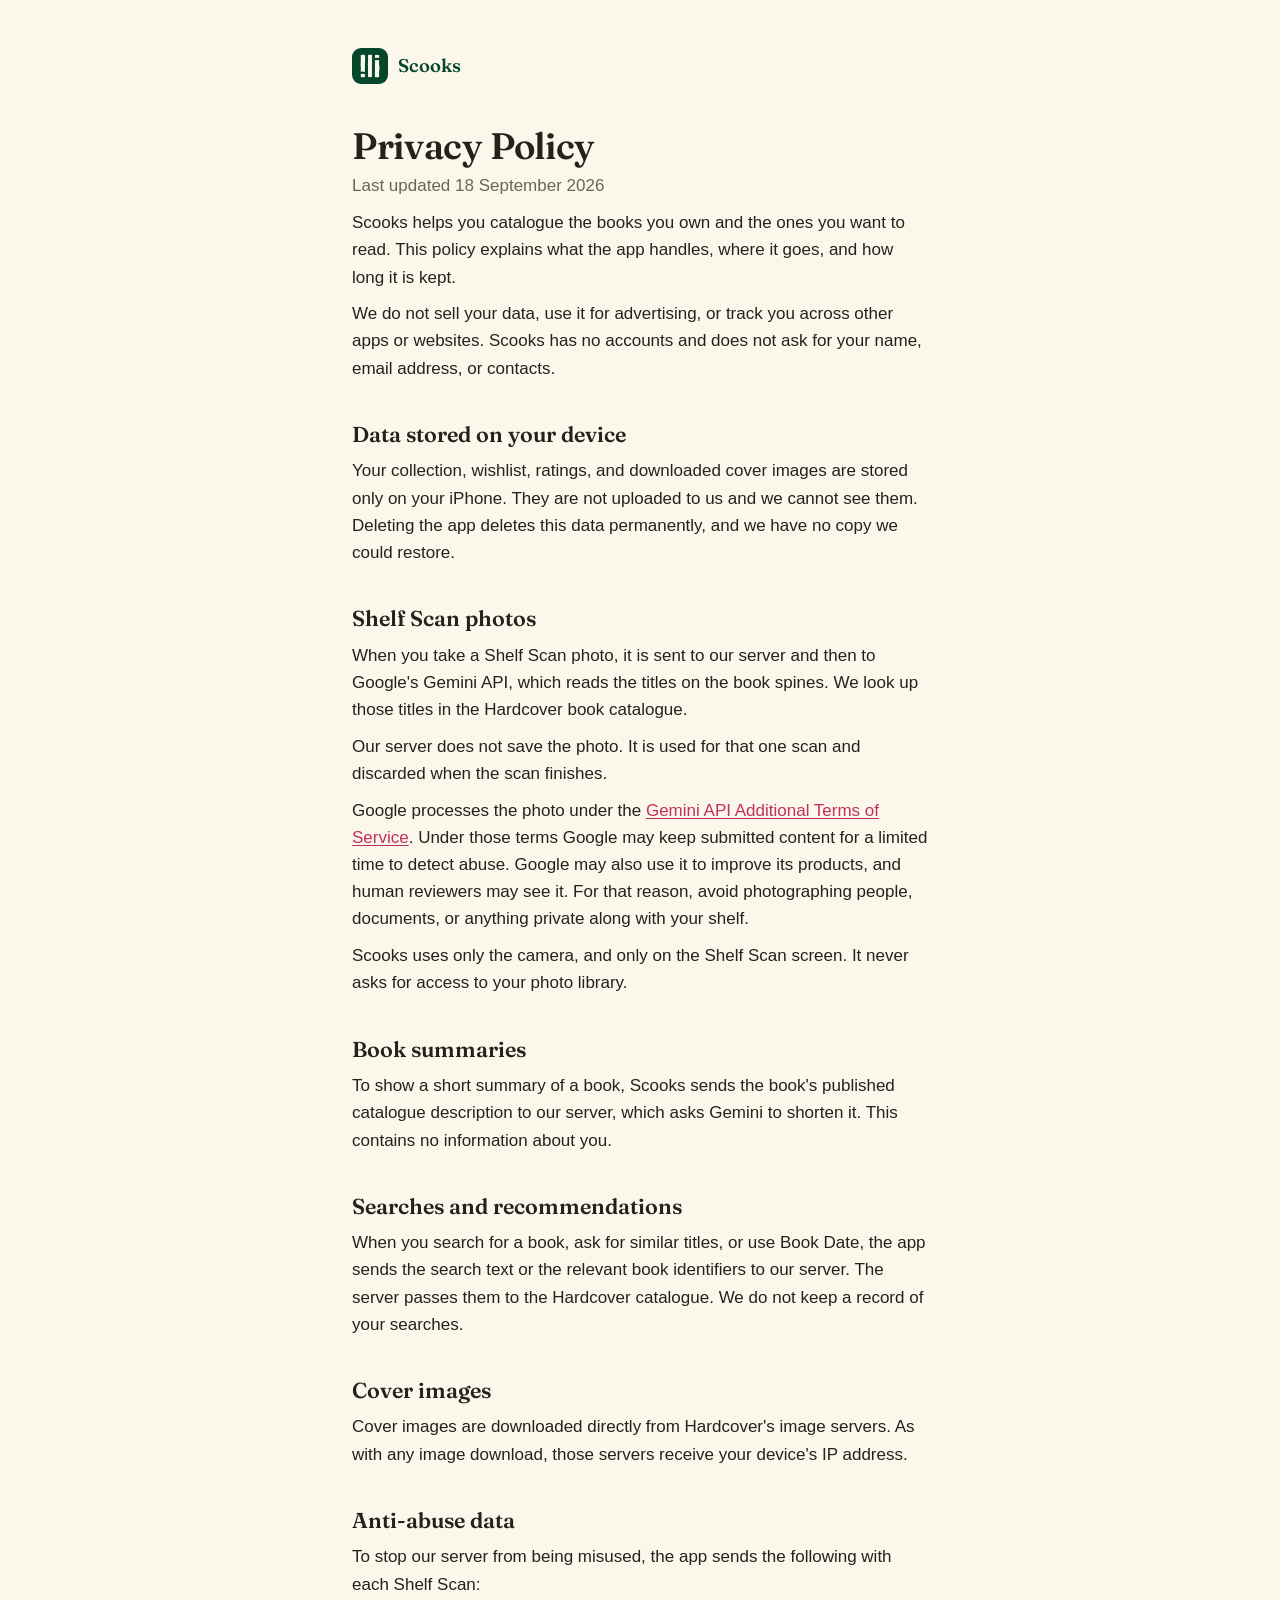
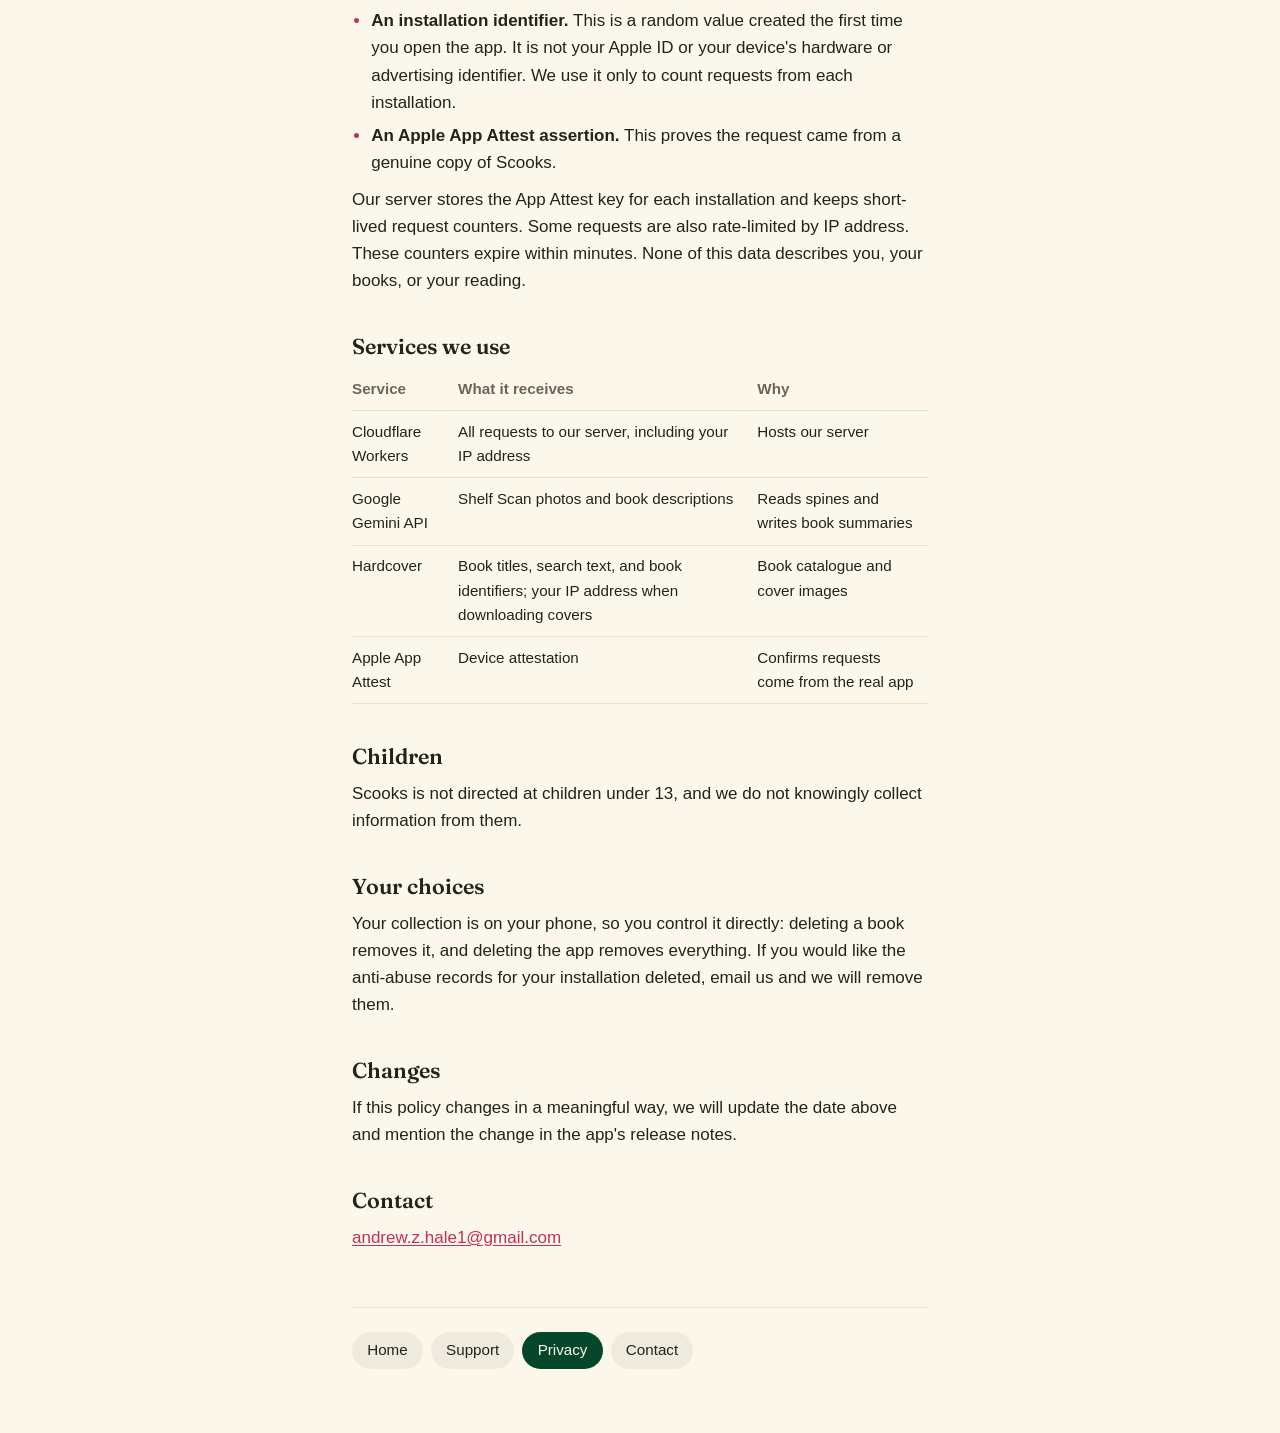
==== commit 5a78a588: "Restyle site to match the app: paper, ink, icon green, Fraunces headings Co-Authored-By: Claude Opus" ====
--- a/privacy.html
+++ b/privacy.html
@@ -5,10 +5,17 @@
 <meta name="viewport" content="width=device-width, initial-scale=1">
 <title>Scooks Privacy Policy</title>
 <meta name="description" content="How the Scooks iPhone app handles your book collection, Shelf Scan photos, and anti-abuse data.">
+<link rel="icon" href="icon.png">
+<link rel="apple-touch-icon" href="apple-touch-icon.png">
+<link rel="preconnect" href="https://fonts.gstatic.com" crossorigin>
+<link rel="stylesheet" href="https://fonts.googleapis.com/css2?family=Fraunces:opsz,wght@9..144,600&display=swap">
 <link rel="stylesheet" href="style.css">
 </head>
 <body>
-<h1>Scooks Privacy Policy</h1>
+<main>
+<header><a class="brand" href="./"><img src="icon.png" alt="">Scooks</a></header>
+
+<h1>Privacy Policy</h1>
 <p class="meta">Last updated 18 September 2026</p>
 
 <p>Scooks helps you catalogue the books you own and the ones you want to read. This policy explains what the app handles, where it goes, and how long it is kept.</p>
@@ -42,7 +49,7 @@
 <p>Our server stores the App Attest key for each installation and keeps short-lived request counters. Some requests are also rate-limited by IP address. These counters expire within minutes. None of this data describes you, your books, or your reading.</p>
 
 <h2>Services we use</h2>
-<table>
+<div class="table-wrap"><table>
   <thead><tr><th>Service</th><th>What it receives</th><th>Why</th></tr></thead>
   <tbody>
     <tr><td>Cloudflare Workers</td><td>All requests to our server, including your IP address</td><td>Hosts our server</td></tr>
@@ -50,7 +57,7 @@
     <tr><td>Hardcover</td><td>Book titles, search text, and book identifiers; your IP address when downloading covers</td><td>Book catalogue and cover images</td></tr>
     <tr><td>Apple App Attest</td><td>Device attestation</td><td>Confirms requests come from the real app</td></tr>
   </tbody>
-</table>
+</table></div>
 
 <h2>Children</h2>
 <p>Scooks is not directed at children under 13, and we do not knowingly collect information from them.</p>
@@ -67,6 +74,9 @@
 <nav>
   <a href="./">Home</a>
   <a href="support.html">Support</a>
+  <a href="privacy.html" aria-current="page">Privacy</a>
+  <a href="mailto:andrew.z.hale1@gmail.com">Contact</a>
 </nav>
+</main>
 </body>
 </html>
--- a/style.css
+++ b/style.css
@@ -1,18 +1,78 @@
-:root { color-scheme: light dark; }
+/* Scooks site. Colours and type follow the iOS app (ScooksColor, ScooksFont). */
+:root {
+  --paper: #FBF7EB;
+  --ink: #25221D;
+  --ink-soft: #6B6559;
+  --rule: #E6DFCB;
+  --green: #05472A;
+  --berry: #C1315B;
+}
+
+*, *::before, *::after { box-sizing: border-box; }
+
 body {
-  max-width: 40rem;
+  margin: 0;
+  background: var(--paper);
+  color: var(--ink);
+  font: 17px/1.6 -apple-system, BlinkMacSystemFont, "SF Pro Text", "Helvetica Neue", Arial, sans-serif;
+  -webkit-font-smoothing: antialiased;
+}
+
+main {
+  max-width: 38rem;
   margin: 0 auto;
-  padding: 2rem 1rem 4rem;
-  font-family: -apple-system, BlinkMacSystemFont, "Helvetica Neue", Arial, sans-serif;
-  font-size: 16px;
-  line-height: 1.6;
+  padding: 3rem 1rem 4rem;
 }
-h1 { font-size: 1.8rem; line-height: 1.2; margin: 0 0 .25rem; }
-h2 { font-size: 1.2rem; margin: 2rem 0 .5rem; }
-h3 { font-size: 1rem; margin: 1.25rem 0 .25rem; }
-p, ul { margin: .5rem 0; }
-.meta { color: GrayText; margin: 0 0 1.5rem; }
-table { border-collapse: collapse; width: 100%; }
-th, td { text-align: left; vertical-align: top; padding: .4rem .75rem .4rem 0; border-bottom: 1px solid color-mix(in srgb, currentColor 20%, transparent); }
-nav { margin-top: 3rem; padding-top: 1rem; border-top: 1px solid color-mix(in srgb, currentColor 20%, transparent); }
-nav a { margin-right: 1rem; }
+
+header { margin-bottom: 2rem; }
+.brand {
+  display: inline-flex;
+  align-items: center;
+  gap: .6rem;
+  color: var(--green);
+  text-decoration: none;
+  font-family: Fraunces, Georgia, serif;
+  font-weight: 600;
+  font-size: 1.15rem;
+}
+.brand img { width: 36px; height: 36px; border-radius: 9px; }
+
+h1, h2, h3 { font-family: Fraunces, Georgia, serif; font-weight: 600; line-height: 1.2; }
+h1 { font-size: 2.3rem; letter-spacing: -.01em; margin: 1.5rem 0 .25rem; }
+h2 { font-size: 1.35rem; margin: 2.5rem 0 .5rem; }
+h3 { font-size: 1.05rem; margin: 1.5rem 0 .25rem; }
+
+p, ul { margin: .6rem 0; }
+ul { padding-left: 1.2rem; }
+li { margin: .35rem 0; }
+li::marker { color: var(--berry); }
+
+.meta { color: var(--ink-soft); margin-top: 0; }
+.lede { font-size: 1.15rem; }
+
+a { color: var(--berry); text-underline-offset: 2px; }
+
+.table-wrap { overflow-x: auto; }
+table { width: 100%; border-collapse: collapse; font-size: .95rem; }
+th, td { text-align: left; vertical-align: top; padding: .55rem .75rem .55rem 0; border-bottom: 1px solid var(--rule); }
+th { color: var(--ink-soft); font-weight: 600; }
+
+nav {
+  display: flex;
+  flex-wrap: wrap;
+  gap: .5rem;
+  margin-top: 3.5rem;
+  padding-top: 1.5rem;
+  border-top: 1px solid var(--rule);
+}
+nav a {
+  padding: .4rem .95rem;
+  border-radius: 999px;
+  background: rgba(37, 34, 29, .06);
+  color: var(--ink);
+  text-decoration: none;
+  font-size: .95rem;
+  font-weight: 500;
+}
+nav a:hover { background: rgba(37, 34, 29, .1); }
+nav a[aria-current="page"] { background: var(--green); color: var(--paper); }
